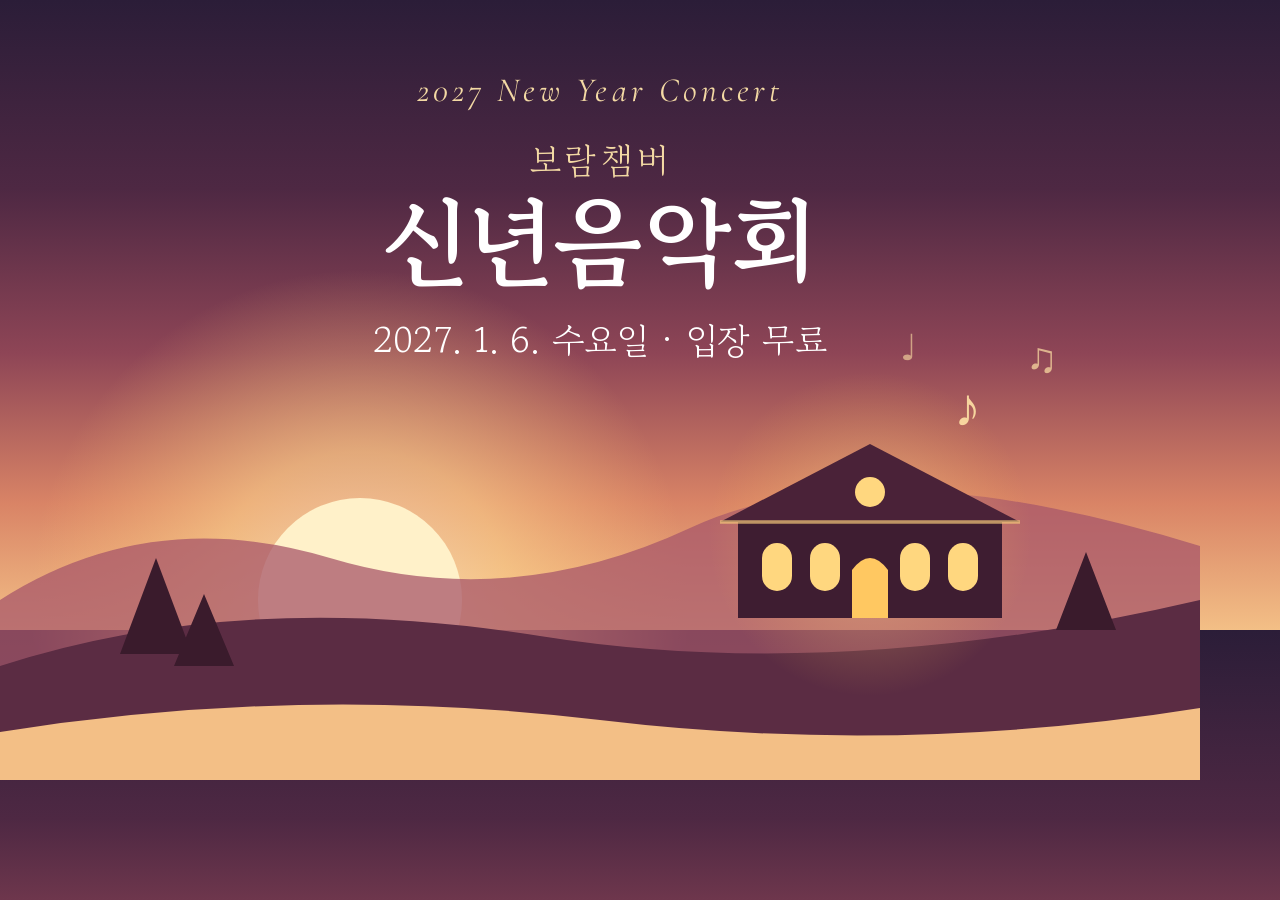
==== tools/og.html @ 96c8cd54 "따뜻한 분위기로 개편: 곡별 그림·쉬운 설명, 지휘 윤영일 - 크림·와인·금색, 노을과 음악당 표지 그림, 매화 장식, 환영 3칸 - 곡마다 직접 그린 그림(art.js)과 일반인" ====
<!doctype html><html><head><meta charset="utf-8">
<link href="https://fonts.googleapis.com/css2?family=Cormorant+Garamond:ital,wght@1,500&family=Gowun+Batang:wght@400;700&display=swap" rel="stylesheet">
<style>
*{margin:0;padding:0;box-sizing:border-box}
body{width:1200px;height:630px;overflow:hidden;background:linear-gradient(180deg,#2b1d38 0%,#4e2843 30%,#8e4556 56%,#d98466 80%,#f3bf86 100%);color:#fff;font-family:'Gowun Batang',serif;position:relative;text-align:center}
.t{position:absolute;top:70px;left:0;right:0}
.e{font-family:'Cormorant Garamond',serif;font-style:italic;font-size:34px;color:#f3d9a4;letter-spacing:.12em}
.s{font-size:36px;color:#f3d9a4;margin-top:22px;letter-spacing:.1em}
h1{font-size:96px;line-height:1.15;font-weight:700}
.d{font-size:36px;margin-top:18px}
.scene{position:absolute;left:0;right:0;bottom:-150px}
.scene svg{display:block;width:1200px;height:630px}
</style></head><body>
<div class="scene" id="s"></div>
<div class="t"><div class="e">2027 New Year Concert</div><div class="s">보람챔버</div><h1>신년음악회</h1><div class="d">2027. 1. 6. 수요일 · 입장 무료</div></div>
<script src="../art.js"></script>
<script>document.getElementById('s').innerHTML=ART.cover.replace('#fffaf2','#f3bf86').replace('xMidYMax slice','xMidYMax slice');</script>
</body></html>
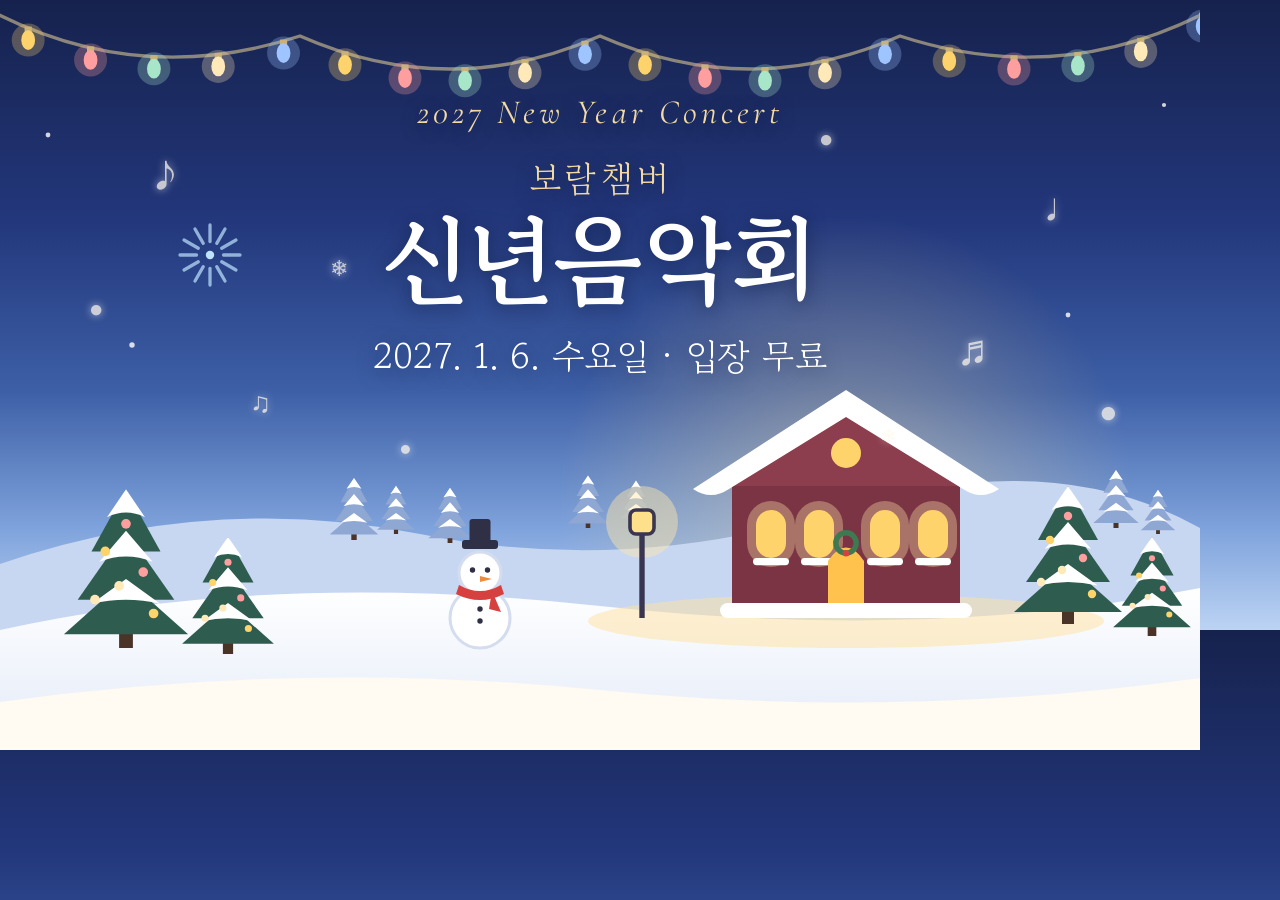
==== commit 045c20af: "﻿표지를 눈 내리는 겨울밤 음악회로 교체 - 노을 대신 밤하늘(별·초승달·금빛 불꽃)과 알전구 줄장식 - 눈 덮인 언덕, 지붕에 눈 쌓인 음악당, 눈 쌓인 소나무, 눈사람, 가로등" ====
--- a/tools/og.html
+++ b/tools/og.html
@@ -1,18 +1,36 @@
 <!doctype html><html><head><meta charset="utf-8">
+<!-- 카톡 미리보기 그림(og.png 1200×630) 원본. 고친 뒤 CLAUDE.md 4절 명령으로 og.png 를 다시 만든다 -->
 <link href="https://fonts.googleapis.com/css2?family=Cormorant+Garamond:ital,wght@1,500&family=Gowun+Batang:wght@400;700&display=swap" rel="stylesheet">
 <style>
 *{margin:0;padding:0;box-sizing:border-box}
-body{width:1200px;height:630px;overflow:hidden;background:linear-gradient(180deg,#2b1d38 0%,#4e2843 30%,#8e4556 56%,#d98466 80%,#f3bf86 100%);color:#fff;font-family:'Gowun Batang',serif;position:relative;text-align:center}
-.t{position:absolute;top:70px;left:0;right:0}
+body{width:1200px;height:630px;overflow:hidden;background:linear-gradient(180deg,#16224d 0%,#22367a 34%,#3d5fa6 62%,#7fa3dc 84%,#bcd3f3 100%);color:#fff;font-family:'Gowun Batang',serif;position:relative;text-align:center}
+.sky,.garland,.fall{position:absolute;left:0;right:0;top:0}
+.sky svg{display:block;width:1200px;height:630px}
+.garland svg{display:block;width:1200px;height:auto}
+.fall span{position:absolute;color:#fffaf0;opacity:.75;text-shadow:0 0 8px rgba(255,255,255,.8)}
+.t{position:absolute;top:92px;left:0;right:0;text-shadow:0 3px 18px rgba(10,20,50,.5)}
 .e{font-family:'Cormorant Garamond',serif;font-style:italic;font-size:34px;color:#f3d9a4;letter-spacing:.12em}
-.s{font-size:36px;color:#f3d9a4;margin-top:22px;letter-spacing:.1em}
+.s{font-size:36px;color:#f3d9a4;margin-top:18px;letter-spacing:.1em}
 h1{font-size:96px;line-height:1.15;font-weight:700}
-.d{font-size:36px;margin-top:18px}
-.scene{position:absolute;left:0;right:0;bottom:-150px}
+.d{font-size:36px;margin-top:16px}
+.scene{position:absolute;left:0;right:0;bottom:-120px}
 .scene svg{display:block;width:1200px;height:630px}
 </style></head><body>
+<div class="sky" id="sky"></div>
 <div class="scene" id="s"></div>
+<div class="fall">
+  <span style="left:150px;top:150px;font-size:34px">♪</span><span style="left:250px;top:380px;font-size:28px">♫</span>
+  <span style="left:960px;top:330px;font-size:30px">♬</span><span style="left:1040px;top:190px;font-size:26px">♩</span>
+  <span style="left:330px;top:250px;font-size:22px">❄</span><span style="left:880px;top:420px;font-size:20px">❄</span>
+  <span style="left:1100px;top:400px;font-size:18px">●</span><span style="left:90px;top:300px;font-size:14px">●</span>
+  <span style="left:820px;top:130px;font-size:14px">●</span><span style="left:400px;top:440px;font-size:12px">●</span>
+</div>
+<div class="garland" id="g"></div>
 <div class="t"><div class="e">2027 New Year Concert</div><div class="s">보람챔버</div><h1>신년음악회</h1><div class="d">2027. 1. 6. 수요일 · 입장 무료</div></div>
 <script src="../art.js"></script>
-<script>document.getElementById('s').innerHTML=ART.cover.replace('#fffaf2','#f3bf86').replace('xMidYMax slice','xMidYMax slice');</script>
+<script>
+  document.getElementById('sky').innerHTML = ART.sky.replace('xMidYMin slice', 'xMidYMid slice');
+  document.getElementById('s').innerHTML = ART.cover;
+  document.getElementById('g').innerHTML = ART.garland;
+</script>
 </body></html>
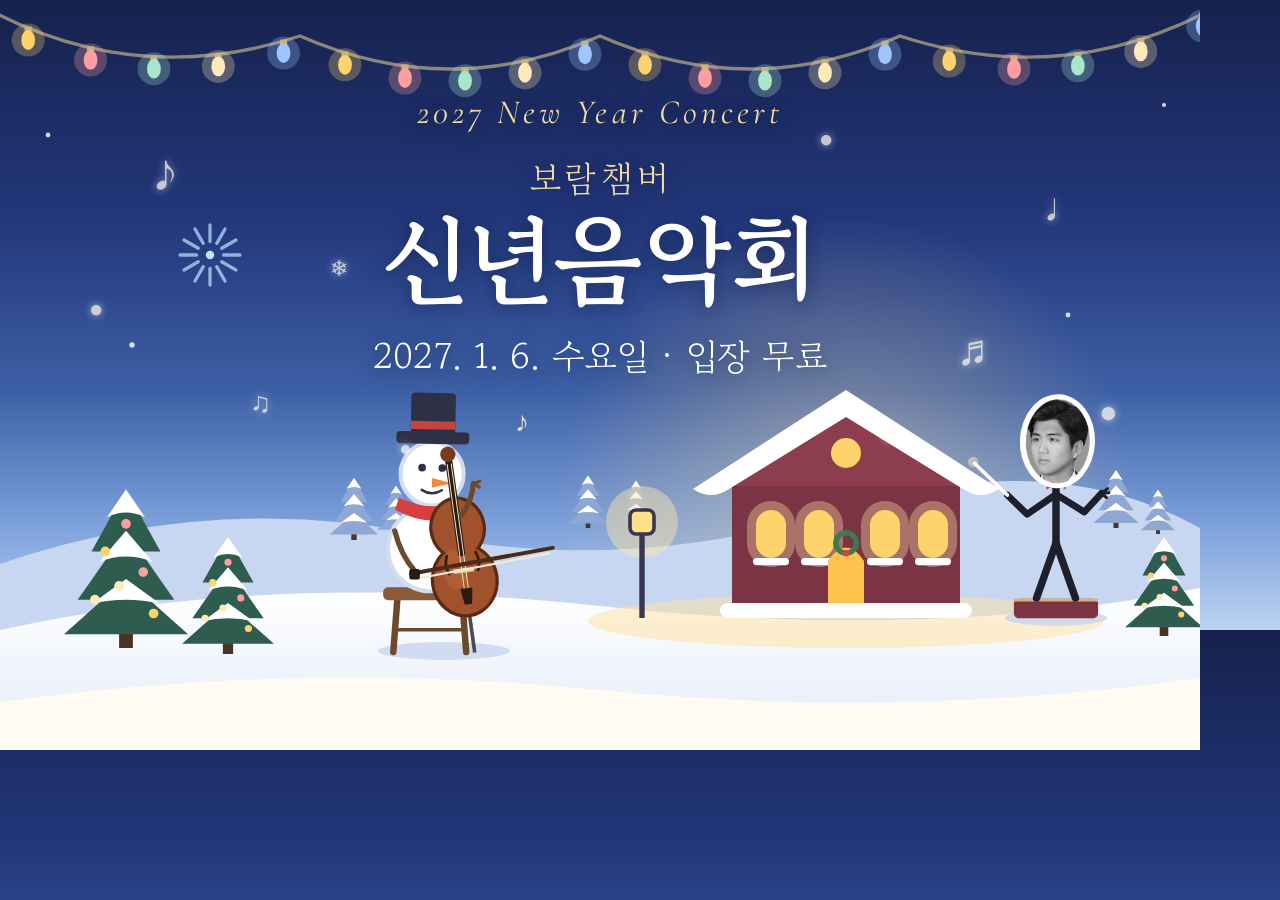
==== commit 384ef5a1: "표지 오른쪽에 지휘자 캐릭터 추가 - 사진에서 딴 얼굴 + 졸라맨 몸, 지휘대 위에서 눈사람 쪽을 향해 지휘 - 지휘봉 팔·반대 손·고개가 박자에 맞춰 움직이고 지휘봉 끝이 반짝임" ====
--- a/tools/og.html
+++ b/tools/og.html
@@ -27,6 +27,7 @@
 </div>
 <div class="garland" id="g"></div>
 <div class="t"><div class="e">2027 New Year Concert</div><div class="s">보람챔버</div><h1>신년음악회</h1><div class="d">2027. 1. 6. 수요일 · 입장 무료</div></div>
+<script>window.ART_BASE = '../';</script>
 <script src="../art.js"></script>
 <script>
   document.getElementById('sky').innerHTML = ART.sky.replace('xMidYMin slice', 'xMidYMid slice');
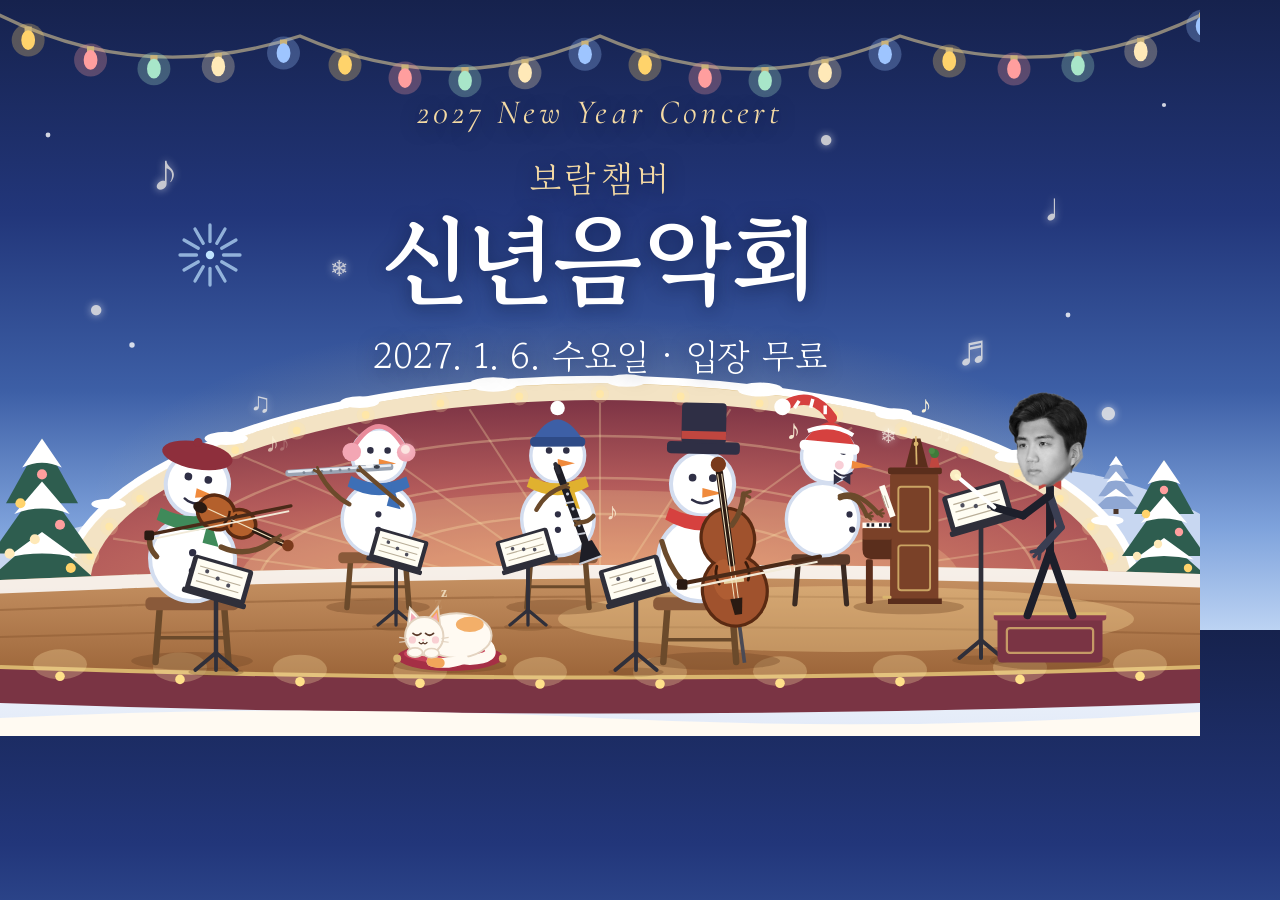
==== commit b8d6172f: "카톡 미리보기 그림 갱신 (잠자는 고양이) og.png 다시 만들고 주소 번호를 ?v=9 로 올림, 날짜를 가리지 않는 선에서 무대를 조금 올림  Co-Authored-By: Cl" ====
--- a/tools/og.html
+++ b/tools/og.html
@@ -13,7 +13,7 @@
 .s{font-size:36px;color:#f3d9a4;margin-top:18px;letter-spacing:.1em}
 h1{font-size:96px;line-height:1.15;font-weight:700}
 .d{font-size:36px;margin-top:16px}
-.scene{position:absolute;left:0;right:0;bottom:-120px}
+.scene{position:absolute;left:0;right:0;bottom:-106px}
 .scene svg{display:block;width:1200px;height:630px}
 </style></head><body>
 <div class="sky" id="sky"></div>
